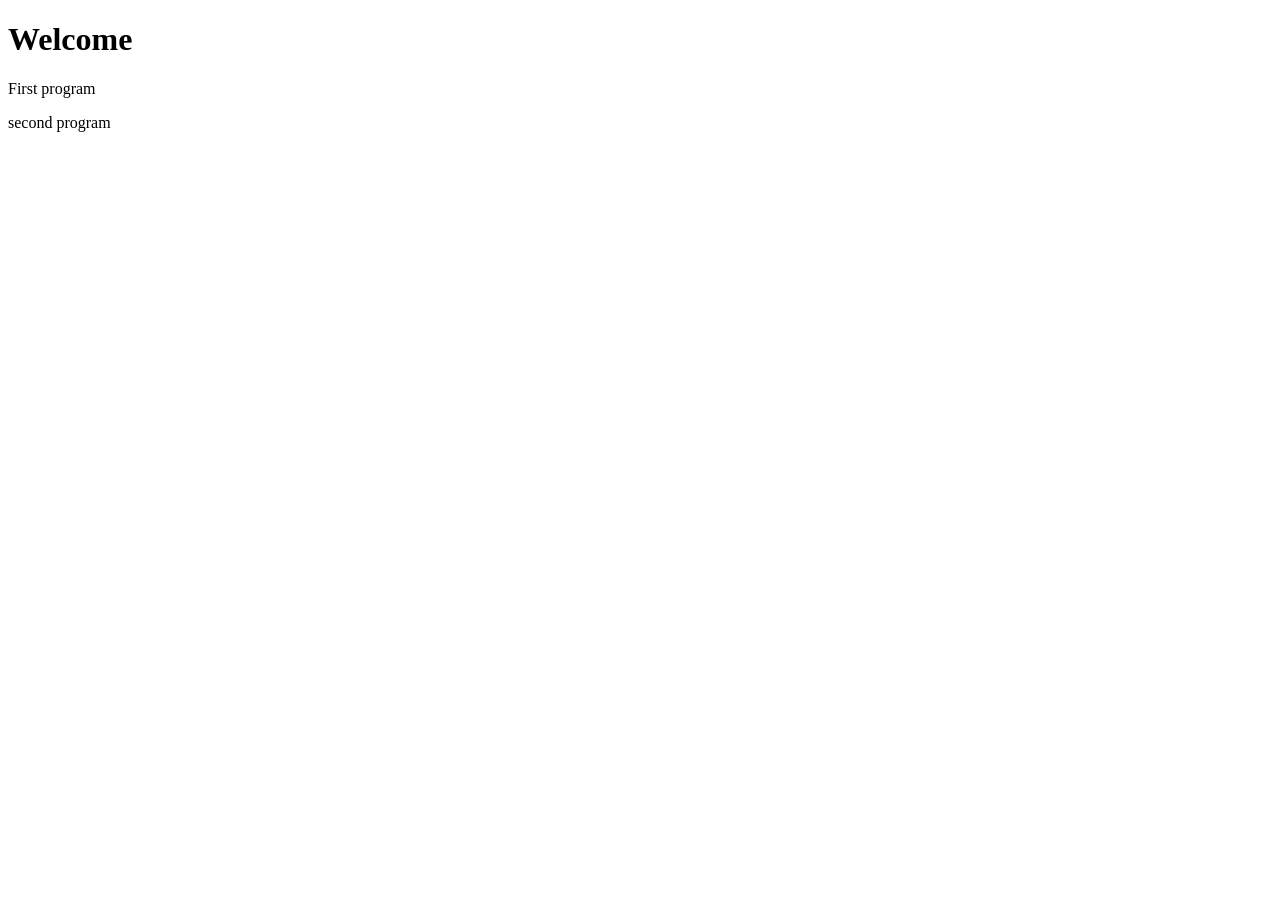
==== index.html @ 3742a696 "First commit" ====
<!DOCTYPE html>
<html>
    <head>
        <script src="java.js" defer></script>
    </head>
    <body>
        <h1 id="heading">Welcome</h1>
        <p class="message">First program</p>
        <p class="message">second program</p>
    </body>
</html>
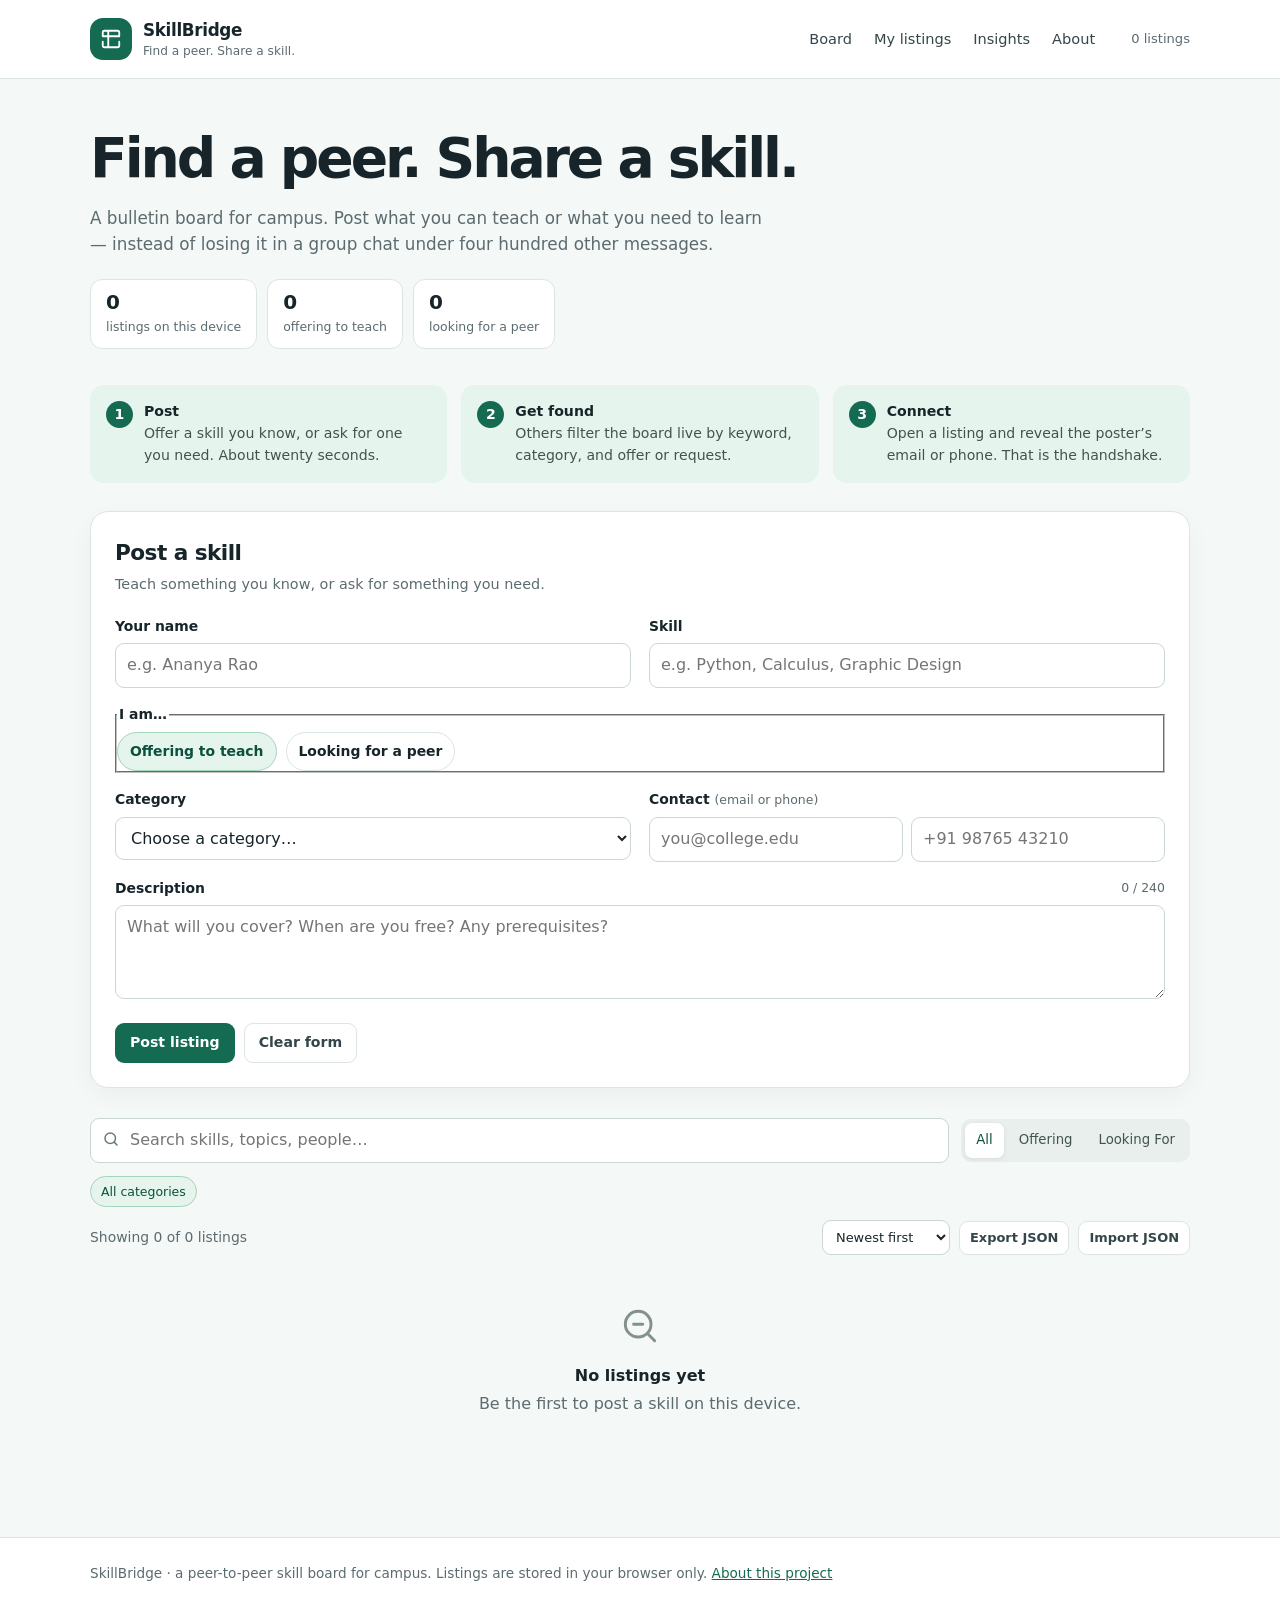
==== commit de881ea5: "Deploy SkillBridge on GitHub Pages Co-authored-by: Copilot <223556219+Copilot@users.noreply.github.c" ====
--- a/index.html
+++ b/index.html
@@ -1,11 +1,297 @@
 <!DOCTYPE html>
-<html>
-    <head>
-        <script src="java.js" defer></script>
-    </head>
-    <body>
-        <h1 id="heading">Welcome</h1>
-        <p class="message">First program</p>
-        <p class="message">second program</p>
-    </body>
+<html lang="en">
+<head>
+<meta charset="UTF-8" />
+<meta name="viewport" content="width=device-width, initial-scale=1" />
+<title>SkillBridge — Find a peer. Share a skill.</title>
+<meta name="description" content="SkillBridge is a campus bulletin board for peer-to-peer skill exchange. Post what you can teach or what you want to learn." />
+<link rel="stylesheet" href="style.css" />
+</head>
+<body>
+
+<!-- ══════════════ HEADER (shared across every page) ══════════════ -->
+<header class="site-header">
+  <div class="wrap header-inner">
+    <a class="brand" href="index.html">
+      <span class="brand-mark" aria-hidden="true">
+        <svg viewBox="0 0 24 24" width="22" height="22" fill="none" stroke="currentColor" stroke-width="2" stroke-linecap="round" stroke-linejoin="round">
+          <path d="M9 3H5a2 2 0 0 0-2 2v4m6-6h10a2 2 0 0 1 2 2v4M9 3v18m0 0h10a2 2 0 0 0 2-2v-4M9 21H5a2 2 0 0 1-2-2v-4m0-6h18M3 9v0" />
+        </svg>
+      </span>
+      <span class="brand-text">
+        <strong>SkillBridge</strong>
+        <em>Find a peer. Share a skill.</em>
+      </span>
+    </a>
+
+    <nav class="site-nav" aria-label="Main">
+      <a href="#grid">Board</a>
+      <a href="#mine">My listings</a>
+      <a href="#insights">Insights</a>
+      <a href="#about">About</a>
+    </nav>
+
+    <p class="live-count" id="liveCount" aria-live="polite">0 listings</p>
+  </div>
+</header>
+
+<main class="wrap">
+
+  <!-- ══════════════ HERO + LIVE STATS ══════════════ -->
+  <section class="hero" id="insights">
+    <h1>Find a peer. Share a skill.</h1>
+    <p class="hero-sub">
+      A bulletin board for campus. Post what you can teach or what you need to learn &mdash;
+      instead of losing it in a group chat under four hundred other messages.
+    </p>
+
+    <ul class="stat-strip" id="statStrip"></ul>
+
+    <p class="demand-hint" id="demandHint" role="status" hidden></p>
+  </section>
+
+  <!-- ══════════════ HOW IT WORKS ══════════════ -->
+  <section class="how" aria-labelledby="howHeading">
+    <h2 id="howHeading" class="sr-only">How SkillBridge works</h2>
+    <ol class="how-steps">
+      <li>
+        <span class="how-num" aria-hidden="true">1</span>
+        <strong>Post</strong>
+        Offer a skill you know, or ask for one you need. About twenty seconds.
+      </li>
+      <li>
+        <span class="how-num" aria-hidden="true">2</span>
+        <strong>Get found</strong>
+        Others filter the board live by keyword, category, and offer or request.
+      </li>
+      <li>
+        <span class="how-num" aria-hidden="true">3</span>
+        <strong>Connect</strong>
+        Open a listing and reveal the poster&rsquo;s email or phone. That is the handshake.
+      </li>
+    </ol>
+  </section>
+
+  <!-- ══════════════ POST A SKILL ══════════════ -->
+  <section class="panel form-panel" aria-labelledby="formHeading">
+    <h2 id="formHeading" class="panel-title">Post a skill</h2>
+    <p class="panel-sub">Teach something you know, or ask for something you need.</p>
+
+    <div class="banner" id="banner" role="status" hidden>
+      <span id="bannerText"></span>
+      <button type="button" class="banner-close" id="bannerClose" aria-label="Dismiss message">&times;</button>
+    </div>
+
+    <!-- Saved identity. Not authentication — it only stops you retyping your details. -->
+    <div class="profile-bar" id="profileBar" hidden>
+      <span class="profile-avatar" id="profileAvatar" aria-hidden="true"></span>
+      <span class="profile-text">
+        <span class="profile-label">Posting as</span>
+        <strong id="profileName"></strong>
+        <span class="profile-contact" id="profileContact"></span>
+      </span>
+      <span class="profile-actions">
+        <button type="button" class="btn btn-ghost btn-sm" id="editProfile">Edit</button>
+        <button type="button" class="btn btn-ghost btn-sm" id="clearProfile">Not you?</button>
+      </span>
+    </div>
+
+    <form id="skillForm" novalidate>
+
+      <div class="grid-2">
+        <!-- Name -->
+        <div class="field" id="fieldName">
+          <label for="fName">Your name</label>
+          <input type="text" id="fName" name="name" maxlength="60" autocomplete="name"
+                 placeholder="e.g. Ananya Rao" aria-describedby="err-fName" />
+          <p class="error" id="err-fName" hidden></p>
+        </div>
+
+        <!-- Skill -->
+        <div class="field">
+          <label for="fSkill">Skill</label>
+          <input type="text" id="fSkill" name="skill" maxlength="60"
+                 placeholder="e.g. Python, Calculus, Graphic Design" aria-describedby="err-fSkill" />
+          <p class="error" id="err-fSkill" hidden></p>
+        </div>
+      </div>
+
+      <!-- Type -->
+      <fieldset class="field type-field">
+        <legend>I am&hellip;</legend>
+        <div class="type-options">
+          <label class="type-pill type-pill--offering">
+            <input type="radio" name="type" value="offering" checked />
+            <span>Offering to teach</span>
+          </label>
+          <label class="type-pill type-pill--lookingfor">
+            <input type="radio" name="type" value="lookingfor" />
+            <span>Looking for a peer</span>
+          </label>
+        </div>
+        <p class="error" id="err-type" hidden></p>
+      </fieldset>
+
+      <div class="grid-2">
+        <!-- Category -->
+        <div class="field">
+          <label for="fCategory">Category</label>
+          <select id="fCategory" name="category" aria-describedby="err-fCategory">
+            <option value="" selected disabled>Choose a category&hellip;</option>
+            <option>Programming</option>
+            <option>Web Development</option>
+            <option>Data &amp; AI</option>
+            <option>Mathematics</option>
+            <option>Science</option>
+            <option>Design &amp; Media</option>
+            <option>Music &amp; Arts</option>
+            <option>Languages</option>
+            <option>Academics &amp; Exams</option>
+            <option>Soft Skills</option>
+            <option>Other</option>
+          </select>
+          <p class="error" id="err-fCategory" hidden></p>
+        </div>
+
+        <!-- Contact: exactly one of email / phone -->
+        <div class="field" id="fieldContact">
+          <label for="fEmail">Contact <span class="label-hint">(email or phone)</span></label>
+          <div class="contact-row">
+            <input type="email" id="fEmail" name="email" autocomplete="email"
+                   placeholder="you@college.edu" aria-describedby="err-contact" />
+            <input type="tel" id="fPhone" name="phone" autocomplete="tel"
+                   placeholder="+91 98765 43210" aria-describedby="err-contact" />
+          </div>
+          <p class="error" id="err-contact" hidden></p>
+        </div>
+      </div>
+
+      <!-- Description -->
+      <div class="field">
+        <div class="label-row">
+          <label for="fDescription">Description</label>
+          <span class="counter" id="descCounter">0 / 240</span>
+        </div>
+        <textarea id="fDescription" name="description" rows="3" maxlength="240"
+                  placeholder="What will you cover? When are you free? Any prerequisites?"
+                  aria-describedby="err-fDescription"></textarea>
+        <p class="error" id="err-fDescription" hidden></p>
+      </div>
+
+      <div class="form-actions">
+        <button type="submit" class="btn btn-primary">Post listing</button>
+        <button type="button" class="btn btn-ghost" id="resetForm">Clear form</button>
+      </div>
+    </form>
+  </section>
+
+  <!-- ══════════════ TOOLBAR ══════════════ -->
+  <section class="toolbar" id="mine" aria-label="Search and filter listings">
+    <div class="search-box">
+      <svg class="search-icon" viewBox="0 0 24 24" width="18" height="18" fill="none"
+           stroke="currentColor" stroke-width="2" stroke-linecap="round" aria-hidden="true">
+        <circle cx="11" cy="11" r="7"></circle><path d="M20 20l-3.5-3.5"></path>
+      </svg>
+      <input type="search" id="searchInput" placeholder="Search skills, topics, people&hellip;"
+             autocomplete="off" aria-label="Search listings" />
+    </div>
+
+    <div class="filter-group" role="group" aria-label="Filter by listing type">
+      <button type="button" class="filter-btn is-active" data-filter="all" aria-pressed="true">All</button>
+      <button type="button" class="filter-btn filter-btn--offering" data-filter="offering" aria-pressed="false">Offering</button>
+      <button type="button" class="filter-btn filter-btn--lookingfor" data-filter="lookingfor" aria-pressed="false">Looking For</button>
+    </div>
+
+    <button type="button" class="mine-btn" id="mineBtn" aria-pressed="false" hidden>Mine</button>
+  </section>
+
+  <!-- Category chips — built by app.js from the categories actually present -->
+  <div class="chip-row" id="chipRow" role="group" aria-label="Filter by category"></div>
+
+  <!-- Results count + sort + data portability -->
+  <div class="results-bar">
+    <p class="results-meta" id="resultsMeta" aria-live="polite"></p>
+    <div class="results-tools">
+      <label class="sr-only" for="sortSelect">Sort listings</label>
+      <select id="sortSelect" class="sort-select">
+        <option value="newest" selected>Newest first</option>
+        <option value="oldest">Oldest first</option>
+        <option value="skill">Skill A&ndash;Z</option>
+        <option value="category">Category A&ndash;Z</option>
+      </select>
+      <button type="button" class="btn btn-ghost btn-sm" id="exportBtn">Export JSON</button>
+      <button type="button" class="btn btn-ghost btn-sm" id="importBtn">Import JSON</button>
+      <input type="file" id="importFile" accept="application/json,.json" hidden />
+    </div>
+  </div>
+
+  <!-- ══════════════ LISTINGS ══════════════ -->
+  <section class="grid" id="grid" aria-label="Skill listings"></section>
+
+  <!-- Empty state -->
+  <div class="empty" id="emptyState" hidden>
+    <svg viewBox="0 0 24 24" width="44" height="44" fill="none" stroke="currentColor"
+         stroke-width="1.6" stroke-linecap="round" aria-hidden="true">
+      <circle cx="11" cy="11" r="7"></circle><path d="M20 20l-3.5-3.5M8.5 11h5"></path>
+    </svg>
+    <p class="empty-title" id="emptyTitle">No listings yet</p>
+    <p class="empty-sub" id="emptySub">Be the first to post a skill.</p>
+    <button type="button" class="btn btn-ghost" id="clearFilters" hidden>Clear filters</button>
+  </div>
+
+</main>
+
+<footer class="site-footer">
+  <div class="wrap" id="about">
+    <p>
+      SkillBridge &middot; a peer-to-peer skill board for campus. Listings are stored in your browser only.
+      <a href="#about">About this project</a>
+    </p>
+  </div>
+</footer>
+
+<!-- ══════════════ DETAILS / CONNECT MODAL ══════════════ -->
+<dialog id="detailModal" aria-labelledby="modalTitle" aria-modal="true">
+  <div class="modal-card">
+    <button type="button" class="modal-close" id="modalClose" aria-label="Close dialog">&times;</button>
+
+    <div class="modal-head">
+      <span class="badge" id="modalBadge"></span>
+      <h2 id="modalTitle" class="modal-title"></h2>
+      <span class="chip" id="modalCategory"></span>
+    </div>
+
+    <p class="modal-desc" id="modalDesc"></p>
+
+    <dl class="modal-meta">
+      <div><dt>Posted by</dt><dd id="modalName"></dd></div>
+      <div><dt>Posted</dt><dd id="modalDate"></dd></div>
+    </dl>
+
+    <!-- Contact is gated: no mailto:/tel: link exists in the DOM until revealed,
+         so the raw details are not sitting in the page source for scrapers. -->
+    <div class="contact-block">
+      <p class="contact-label">Get in touch</p>
+      <p class="contact-note" id="contactNote">
+        This poster&rsquo;s contact details are hidden until you reveal them.
+      </p>
+      <button type="button" class="btn btn-primary btn-sm" id="revealContact">Reveal contact</button>
+      <div class="contact-lines" id="modalContact" hidden></div>
+      <div class="contact-actions" id="contactActions" hidden>
+        <button type="button" class="btn btn-ghost btn-sm" id="copyContact">Copy contact</button>
+        <button type="button" class="btn btn-ghost btn-sm" id="hideContact">Hide</button>
+        <span class="copy-note" id="copyNote" hidden>Copied &#10003;</span>
+      </div>
+    </div>
+
+    <div class="modal-foot">
+      <a class="btn btn-ghost btn-sm" id="modalPermalink" href="#">Open permalink</a>
+      <button type="button" class="btn btn-primary btn-sm" id="modalDone">Done</button>
+    </div>
+  </div>
+</dialog>
+
+<script src="core.js"></script>
+<script src="app.js"></script>
+</body>
 </html>
--- a/style.css
+++ b/style.css
@@ -0,0 +1,162 @@
+:root {
+  color-scheme: light;
+  --ink: #17252a;
+  --muted: #5c6b70;
+  --line: #dce5e2;
+  --paper: #ffffff;
+  --wash: #f4f8f6;
+  --green: #146b52;
+  --green-dark: #0c503d;
+  --mint: #e5f4ed;
+  --orange: #a64c20;
+  --orange-wash: #fff0e6;
+  --red: #a12b35;
+  font-family: Inter, ui-sans-serif, system-ui, -apple-system, BlinkMacSystemFont, "Segoe UI", sans-serif;
+  color: var(--ink);
+  background: var(--wash);
+  font-synthesis: none;
+  text-rendering: optimizeLegibility;
+}
+
+* { box-sizing: border-box; }
+body { margin: 0; min-width: 320px; line-height: 1.55; }
+button, input, select, textarea { font: inherit; }
+a { color: var(--green); }
+.wrap { width: min(1100px, calc(100% - 36px)); margin-inline: auto; }
+.site-header { background: var(--paper); border-bottom: 1px solid var(--line); }
+.header-inner { min-height: 78px; display: flex; align-items: center; gap: 28px; }
+.brand { display: flex; align-items: center; gap: 11px; color: var(--ink); text-decoration: none; }
+.brand-mark { display: grid; place-items: center; width: 42px; height: 42px; color: white; background: var(--green); border-radius: 13px; }
+.brand-text { display: grid; line-height: 1.2; }
+.brand-text strong { font-size: 1.05rem; letter-spacing: -.02em; }
+.brand-text em { margin-top: 4px; color: var(--muted); font-size: .76rem; font-style: normal; }
+.site-nav { display: flex; align-items: center; gap: 22px; margin-left: auto; }
+.site-nav a { color: #34464a; text-decoration: none; font-size: .91rem; }
+.site-nav a:hover, .site-nav a:focus-visible { color: var(--green); text-decoration: underline; }
+.live-count { margin: 0 0 0 8px; color: var(--muted); font-size: .82rem; white-space: nowrap; }
+main { padding-block: 34px 70px; }
+.hero { padding: 16px 0 28px; }
+.hero h1 { max-width: 760px; margin: 0; font-size: clamp(2.15rem, 5vw, 3.45rem); line-height: 1.06; letter-spacing: -.055em; }
+.hero-sub { max-width: 690px; margin: 17px 0 22px; color: var(--muted); font-size: 1.05rem; }
+.stat-strip { display: flex; flex-wrap: wrap; gap: 10px; padding: 0; margin: 0; list-style: none; }
+.stat-strip li { min-width: 132px; padding: 10px 15px; background: var(--paper); border: 1px solid var(--line); border-radius: 12px; }
+.stat-strip strong { display: block; font-size: 1.25rem; line-height: 1.2; }
+.stat-strip span { color: var(--muted); font-size: .78rem; }
+.demand-hint { margin: 12px 0 0; color: var(--orange); font-size: .9rem; }
+.how { margin: 8px 0 28px; }
+.how-steps { display: grid; grid-template-columns: repeat(3, 1fr); gap: 14px; padding: 0; margin: 0; list-style: none; }
+.how-steps li { display: grid; grid-template-columns: 28px 1fr; column-gap: 10px; padding: 16px; background: var(--mint); border-radius: 14px; color: #41544d; font-size: .88rem; }
+.how-steps strong { color: var(--ink); }
+.how-num { grid-row: span 2; display: grid; place-items: center; width: 27px; height: 27px; color: white; background: var(--green); border-radius: 50%; font-weight: 700; }
+.panel { padding: 24px; background: var(--paper); border: 1px solid var(--line); border-radius: 18px; box-shadow: 0 8px 24px #21342b0a; }
+.panel-title { margin: 0; font-size: 1.35rem; letter-spacing: -.025em; }
+.panel-sub { margin: 4px 0 20px; color: var(--muted); font-size: .9rem; }
+.grid-2 { display: grid; grid-template-columns: 1fr 1fr; gap: 18px; }
+.field { min-width: 0; margin: 0 0 16px; }
+.field label, .field legend { display: block; margin-bottom: 6px; font-size: .87rem; font-weight: 650; }
+.field input, .field select, .field textarea, .search-box input, .sort-select { width: 100%; min-height: 43px; padding: 9px 11px; color: var(--ink); background: white; border: 1px solid #cbd7d2; border-radius: 9px; outline: none; }
+.field textarea { min-height: 88px; resize: vertical; }
+.field input:focus, .field select:focus, .field textarea:focus, .search-box input:focus, .sort-select:focus { border-color: var(--green); box-shadow: 0 0 0 3px #146b521c; }
+.field input[aria-invalid="true"], .field select[aria-invalid="true"] { border-color: var(--red); }
+.field fieldset { border: 0; }
+.type-field { padding: 0; }
+.type-options { display: flex; gap: 9px; }
+.type-pill { margin: 0 !important; }
+.type-pill input { position: absolute; opacity: 0; }
+.type-pill span { display: block; padding: 8px 12px; border: 1px solid var(--line); border-radius: 999px; cursor: pointer; font-weight: 550 !important; }
+.type-pill input:checked + span { color: var(--green-dark); background: var(--mint); border-color: #a5d4bd; }
+.type-pill--lookingfor input:checked + span { color: var(--orange); background: var(--orange-wash); border-color: #edc5ad; }
+.type-pill input:focus-visible + span { outline: 3px solid #146b5244; }
+.contact-row { display: grid; grid-template-columns: 1fr 1fr; gap: 8px; }
+.label-hint, .counter { color: var(--muted); font-size: .78rem; font-weight: 400; }
+.label-row { display: flex; justify-content: space-between; }
+.error { margin: 4px 0 0; color: var(--red); font-size: .8rem; }
+.form-actions, .results-tools, .profile-actions { display: flex; flex-wrap: wrap; align-items: center; gap: 9px; }
+.btn { min-height: 40px; padding: 8px 14px; border: 1px solid transparent; border-radius: 9px; cursor: pointer; font-size: .88rem; font-weight: 650; }
+.btn-primary { color: white; background: var(--green); }
+.btn-primary:hover { background: var(--green-dark); }
+.btn-ghost { color: #33464a; background: white; border-color: var(--line); }
+.btn-ghost:hover { background: var(--wash); }
+.btn-sm { min-height: 34px; padding: 5px 10px; font-size: .81rem; }
+.banner { display: flex; justify-content: space-between; gap: 10px; padding: 11px 13px; margin-bottom: 15px; color: #28503f; background: var(--mint); border-radius: 9px; font-size: .88rem; }
+.banner[hidden], [hidden] { display: none !important; }
+.banner-close { padding: 0 4px; color: inherit; background: transparent; border: 0; cursor: pointer; font-size: 1.2rem; }
+.profile-bar { display: flex; align-items: center; gap: 12px; padding: 12px; margin-bottom: 17px; background: var(--wash); border-radius: 12px; }
+.profile-avatar { display: grid; place-items: center; flex: 0 0 40px; width: 40px; height: 40px; color: white; background: var(--green); border-radius: 50%; font-weight: 700; }
+.profile-text { display: grid; flex: 1; line-height: 1.3; }
+.profile-label, .profile-contact { color: var(--muted); font-size: .77rem; }
+.profile-actions { justify-content: end; }
+.toolbar { display: flex; flex-wrap: wrap; align-items: center; gap: 12px; margin-top: 30px; }
+.search-box { position: relative; flex: 1 1 270px; }
+.search-icon { position: absolute; top: 12px; left: 12px; color: #6b7a7b; }
+.search-box input { padding-left: 39px; }
+.filter-group { display: flex; gap: 4px; padding: 4px; background: #e9efec; border-radius: 10px; }
+.filter-btn, .mine-btn { padding: 7px 11px; color: #425452; background: transparent; border: 0; border-radius: 7px; cursor: pointer; font-size: .83rem; }
+.filter-btn.is-active, .mine-btn[aria-pressed="true"] { color: var(--green-dark); background: white; box-shadow: 0 1px 4px #17252a18; }
+.mine-btn { border: 1px solid var(--line); background: white; }
+.chip-row { display: flex; flex-wrap: wrap; gap: 7px; margin: 13px 0; }
+.chip { display: inline-block; padding: 4px 9px; color: #4a5a58; background: #edf2ef; border-radius: 999px; font-size: .76rem; }
+.chip-btn { padding: 5px 10px; color: #475754; background: white; border: 1px solid var(--line); border-radius: 999px; cursor: pointer; font-size: .78rem; }
+.chip-btn.is-active { color: var(--green-dark); background: var(--mint); border-color: #a5d4bd; }
+.results-bar { display: flex; flex-wrap: wrap; justify-content: space-between; align-items: center; gap: 12px; margin: 13px 0; }
+.results-meta { margin: 0; color: var(--muted); font-size: .87rem; }
+.results-tools { justify-content: end; }
+.sort-select { width: auto; min-height: 35px; padding: 5px 9px; font-size: .81rem; }
+.grid { display: grid; grid-template-columns: repeat(3, minmax(0, 1fr)); gap: 14px; }
+.listing-card { display: flex; flex-direction: column; min-height: 210px; padding: 17px; background: var(--paper); border: 1px solid var(--line); border-radius: 14px; transition: transform .15s ease, box-shadow .15s ease; }
+.listing-card:hover { transform: translateY(-2px); box-shadow: 0 8px 22px #17252a12; }
+.card-top { display: flex; justify-content: space-between; align-items: start; gap: 8px; }
+.badge { display: inline-block; padding: 4px 8px; color: var(--green-dark); background: var(--mint); border-radius: 999px; font-size: .72rem; font-weight: 700; }
+.badge--lookingfor { color: var(--orange); background: var(--orange-wash); }
+.card-title { margin: 12px 0 5px; font-size: 1.12rem; line-height: 1.25; }
+.card-desc { display: -webkit-box; overflow: hidden; margin: 0 0 12px; color: var(--muted); font-size: .86rem; -webkit-box-orient: vertical; -webkit-line-clamp: 3; }
+.card-meta { display: flex; flex-wrap: wrap; gap: 6px; align-items: center; margin-top: auto; color: var(--muted); font-size: .77rem; }
+.card-open { align-self: flex-start; margin-top: 13px; }
+.empty { padding: 36px 15px; color: var(--muted); text-align: center; }
+.empty svg { color: #82918c; }
+.empty-title { margin: 8px 0 0; color: var(--ink); font-weight: 700; }
+.empty-sub { margin: 3px 0 14px; }
+.site-footer { padding: 25px 0; color: var(--muted); background: var(--paper); border-top: 1px solid var(--line); font-size: .85rem; }
+.site-footer p { margin: 0; }
+.sr-only { position: absolute; overflow: hidden; width: 1px; height: 1px; padding: 0; margin: -1px; clip: rect(0, 0, 0, 0); white-space: nowrap; border: 0; }
+dialog { width: min(540px, calc(100% - 28px)); max-height: 90vh; padding: 0; color: var(--ink); border: 0; border-radius: 17px; box-shadow: 0 20px 80px #0c211c55; }
+dialog::backdrop { background: #11201dcc; }
+.modal-card { position: relative; padding: 25px; }
+.modal-close { position: absolute; top: 13px; right: 15px; width: 34px; height: 34px; color: var(--muted); background: transparent; border: 0; cursor: pointer; font-size: 1.5rem; }
+.modal-head { padding-right: 30px; }
+.modal-title { margin: 10px 0 8px; font-size: 1.6rem; letter-spacing: -.03em; }
+.modal-desc { color: var(--muted); white-space: pre-wrap; }
+.modal-meta { display: grid; grid-template-columns: 1fr 1fr; gap: 12px; padding: 13px 0; margin: 18px 0; border-block: 1px solid var(--line); }
+.modal-meta div { display: grid; }
+.modal-meta dt, .contact-label { color: var(--muted); font-size: .78rem; }
+.modal-meta dd { margin: 2px 0 0; font-weight: 650; }
+.contact-block { padding: 14px; background: var(--wash); border-radius: 12px; }
+.contact-label { margin: 0 0 6px; font-weight: 700; }
+.contact-note { margin: 0 0 10px; color: var(--muted); font-size: .84rem; }
+.contact-lines { display: grid; gap: 5px; margin: 8px 0; overflow-wrap: anywhere; }
+.contact-actions, .modal-foot { display: flex; align-items: center; gap: 8px; }
+.copy-note { color: var(--green); font-size: .82rem; }
+.modal-foot { justify-content: space-between; margin-top: 18px; }
+@media (max-width: 780px) {
+  .header-inner { flex-wrap: wrap; gap: 10px 18px; padding-block: 12px; }
+  .site-nav { order: 3; flex: 1 0 100%; gap: 17px; overflow-x: auto; }
+  .live-count { margin-left: auto; }
+  .grid { grid-template-columns: repeat(2, minmax(0, 1fr)); }
+}
+@media (max-width: 560px) {
+  .wrap { width: min(100% - 24px, 1100px); }
+  main { padding-top: 22px; }
+  .hero { padding-top: 8px; }
+  .how-steps { grid-template-columns: 1fr; }
+  .grid-2, .contact-row { grid-template-columns: 1fr; gap: 0; }
+  .panel { padding: 17px; }
+  .grid { grid-template-columns: 1fr; }
+  .results-tools { justify-content: start; }
+  .filter-group { flex: 1; justify-content: space-between; }
+  .filter-btn { padding-inline: 8px; }
+  .profile-bar { flex-wrap: wrap; }
+  .profile-actions { width: 100%; justify-content: start; }
+}
+@media (prefers-reduced-motion: reduce) {
+  *, *::before, *::after { scroll-behavior: auto !important; transition-duration: .01ms !important; animation-duration: .01ms !important; }
+}
